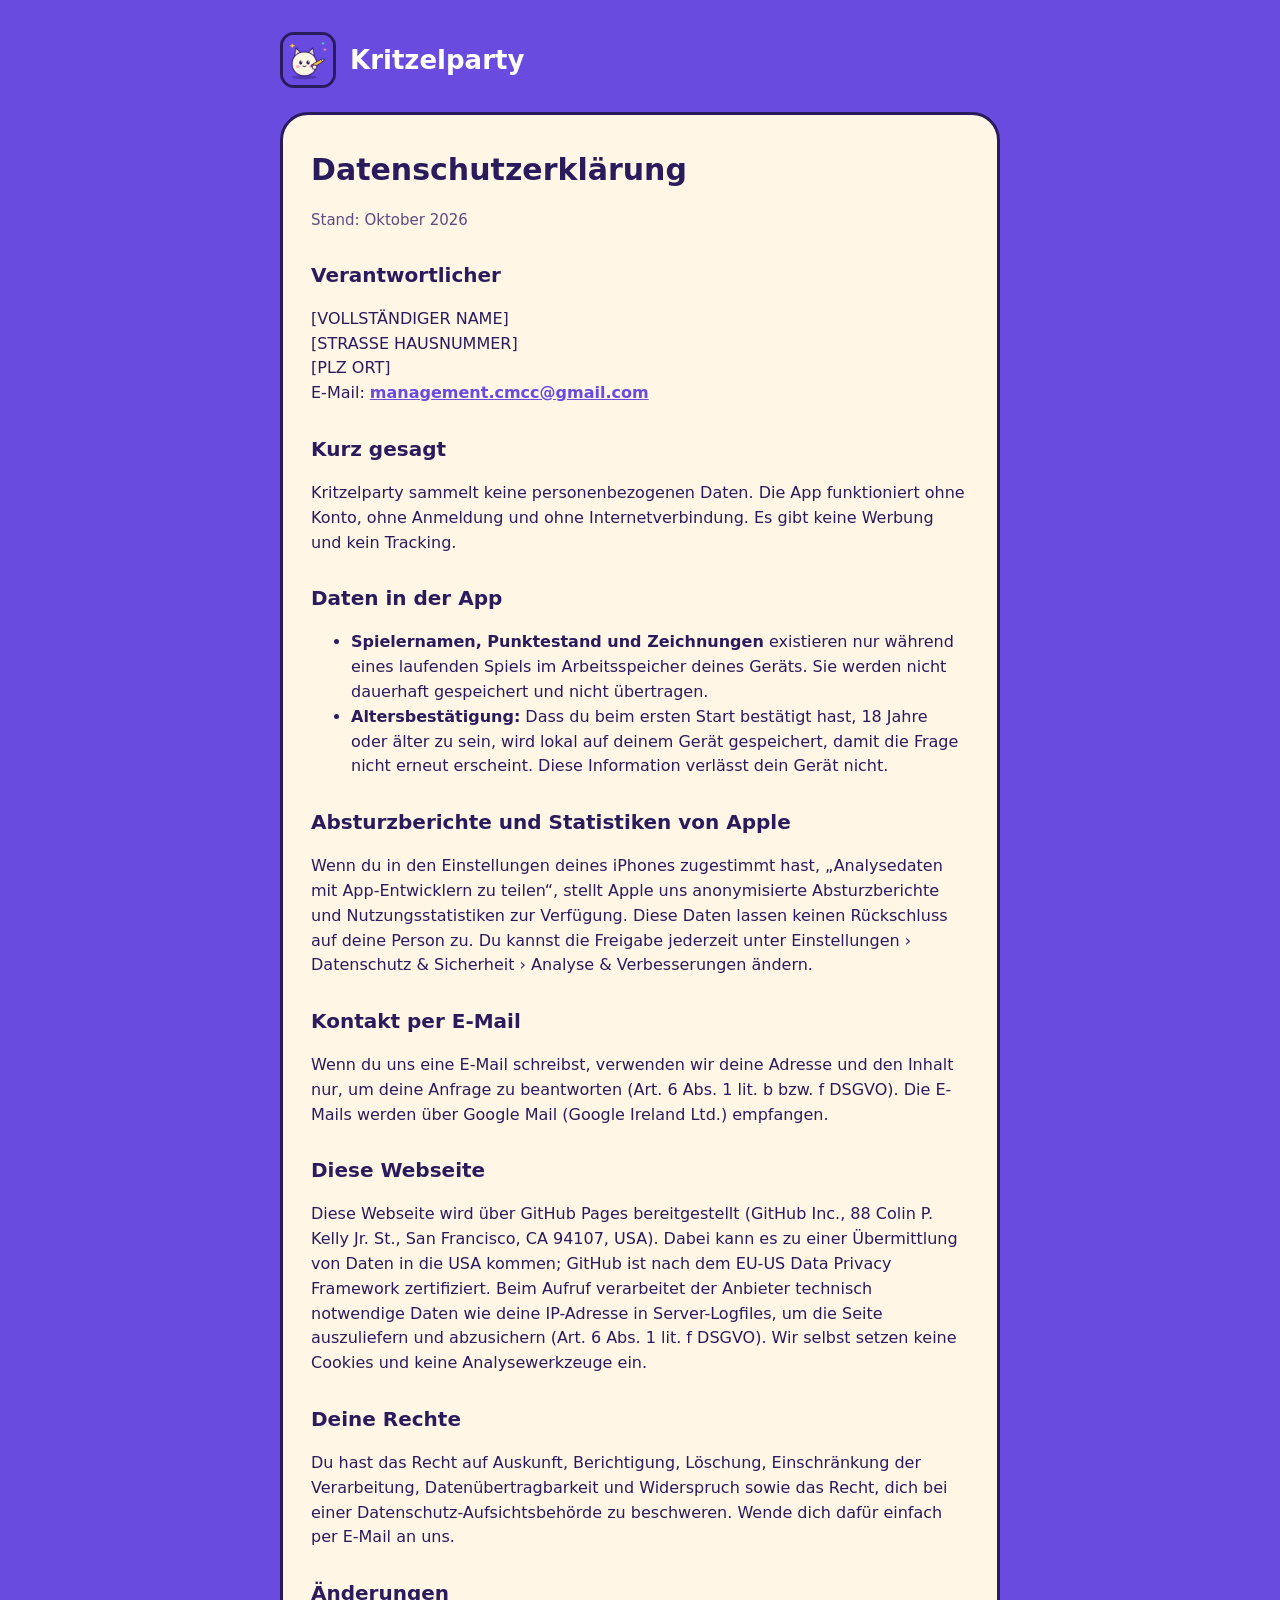
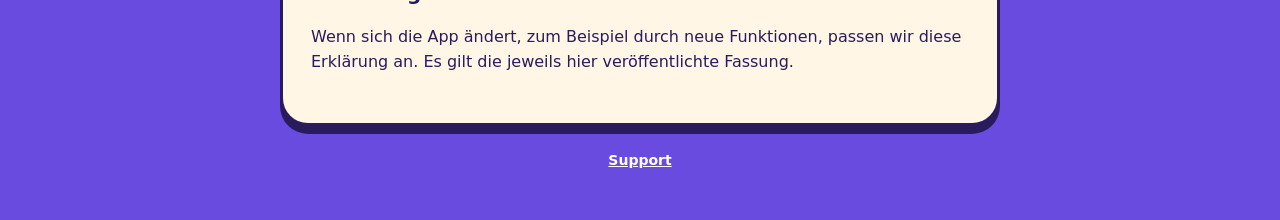
==== datenschutz.html @ f5ccfc8c "V1 Upload" ====
<!doctype html>
<html lang="de">
<head>
  <meta charset="utf-8">
  <meta name="viewport" content="width=device-width, initial-scale=1">
  <title>Kritzelparty – Datenschutz</title>
  <link rel="stylesheet" href="style.css">
</head>
<body>
  <header>
    <img src="icon.png" alt="">
    <a href="index.html">Kritzelparty</a>
  </header>

  <main>
    <h1>Datenschutzerklärung</h1>
    <p class="muted">Stand: Oktober 2026</p>

    <h2>Verantwortlicher</h2>
    <p>
      [VOLLSTÄNDIGER NAME]<br>
      [STRASSE HAUSNUMMER]<br>
      [PLZ ORT]<br>
      E-Mail: <a href="mailto:management.cmcc@gmail.com">management.cmcc@gmail.com</a>
    </p>

    <h2>Kurz gesagt</h2>
    <p>Kritzelparty sammelt keine personenbezogenen Daten. Die App funktioniert ohne Konto, ohne Anmeldung und ohne Internetverbindung. Es gibt keine Werbung und kein Tracking.</p>

    <h2>Daten in der App</h2>
    <ul>
      <li><strong>Spielernamen, Punktestand und Zeichnungen</strong> existieren nur während eines laufenden Spiels im Arbeitsspeicher deines Geräts. Sie werden nicht dauerhaft gespeichert und nicht übertragen.</li>
      <li><strong>Altersbestätigung:</strong> Dass du beim ersten Start bestätigt hast, 18 Jahre oder älter zu sein, wird lokal auf deinem Gerät gespeichert, damit die Frage nicht erneut erscheint. Diese Information verlässt dein Gerät nicht.</li>
    </ul>

    <h2>Absturzberichte und Statistiken von Apple</h2>
    <p>Wenn du in den Einstellungen deines iPhones zugestimmt hast, „Analysedaten mit App-Entwicklern zu teilen“, stellt Apple uns anonymisierte Absturzberichte und Nutzungsstatistiken zur Verfügung. Diese Daten lassen keinen Rückschluss auf deine Person zu. Du kannst die Freigabe jederzeit unter Einstellungen › Datenschutz &amp; Sicherheit › Analyse &amp; Verbesserungen ändern.</p>

    <h2>Kontakt per E-Mail</h2>
    <p>Wenn du uns eine E-Mail schreibst, verwenden wir deine Adresse und den Inhalt nur, um deine Anfrage zu beantworten (Art. 6 Abs. 1 lit. b bzw. f DSGVO). Die E-Mails werden über Google Mail (Google Ireland Ltd.) empfangen.</p>

    <h2>Diese Webseite</h2>
    <p>Diese Webseite wird über GitHub Pages bereitgestellt (GitHub Inc., 88 Colin P. Kelly Jr. St., San Francisco, CA 94107, USA). Dabei kann es zu einer Übermittlung von Daten in die USA kommen; GitHub ist nach dem EU-US Data Privacy Framework zertifiziert. Beim Aufruf verarbeitet der Anbieter technisch notwendige Daten wie deine IP-Adresse in Server-Logfiles, um die Seite auszuliefern und abzusichern (Art. 6 Abs. 1 lit. f DSGVO). Wir selbst setzen keine Cookies und keine Analysewerkzeuge ein.</p>

    <h2>Deine Rechte</h2>
    <p>Du hast das Recht auf Auskunft, Berichtigung, Löschung, Einschränkung der Verarbeitung, Datenübertragbarkeit und Widerspruch sowie das Recht, dich bei einer Datenschutz-Aufsichtsbehörde zu beschweren. Wende dich dafür einfach per E-Mail an uns.</p>

    <h2>Änderungen</h2>
    <p>Wenn sich die App ändert, zum Beispiel durch neue Funktionen, passen wir diese Erklärung an. Es gilt die jeweils hier veröffentlichte Fassung.</p>
  </main>

  <footer>
    <a href="index.html">Support</a>
  </footer>
</body>
</html>
---- style.css ----
:root {
  --ground: #6A4BE0;
  --ink: #2A1B5C;
  --cream: #FFF6E6;
  --yellow: #FFC83D;
  --text: #2A1B5C;
  --muted: #5B4C80;
}

* { box-sizing: border-box; }

body {
  margin: 0;
  background: var(--ground);
  color: var(--text);
  font-family: ui-rounded, "SF Pro Rounded", system-ui, -apple-system, sans-serif;
  line-height: 1.55;
  padding: 32px 16px 48px;
}

main {
  max-width: 720px;
  margin: 0 auto;
  background: var(--cream);
  border: 3px solid var(--ink);
  border-radius: 28px;
  box-shadow: 0 8px 0 var(--ink);
  padding: 32px 28px;
}

header {
  max-width: 720px;
  margin: 0 auto 24px;
  display: flex;
  align-items: center;
  gap: 14px;
  color: #fff;
}

header img { width: 56px; height: 56px; border-radius: 14px; border: 3px solid var(--ink); }
header a { color: #fff; text-decoration: none; font-weight: 800; font-size: 26px; }

h1 { font-size: 30px; margin: 0 0 8px; }
h2 { font-size: 20px; margin: 28px 0 6px; }
p, li { color: var(--text); }
.muted { color: var(--muted); font-size: 15px; }
a { color: var(--ground); font-weight: 700; }

.button {
  display: inline-block;
  margin-top: 8px;
  padding: 14px 22px;
  background: var(--yellow);
  color: var(--ink);
  border: 3px solid var(--ink);
  border-radius: 18px;
  box-shadow: 0 5px 0 var(--ink);
  text-decoration: none;
  font-weight: 800;
}

footer {
  max-width: 720px;
  margin: 24px auto 0;
  color: #E6DEFF;
  font-size: 14px;
  text-align: center;
}
footer a { color: #fff; }
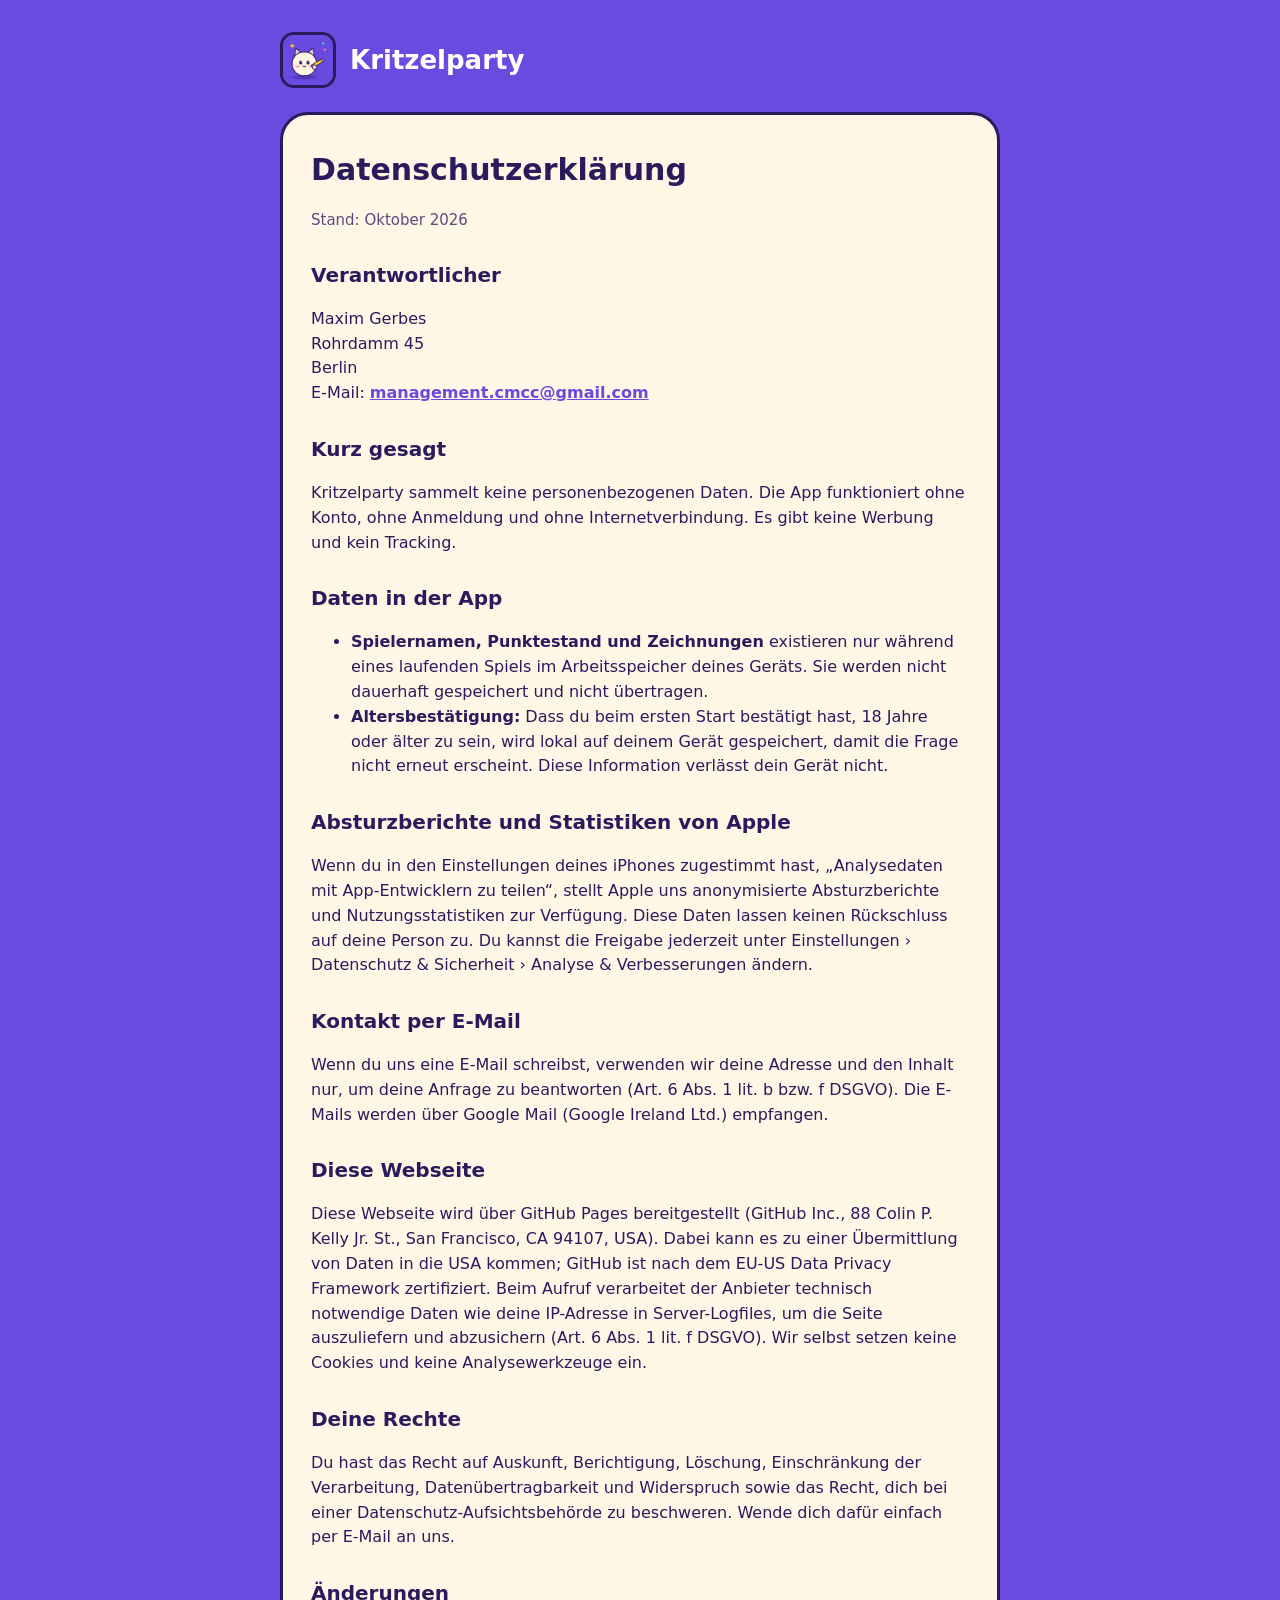
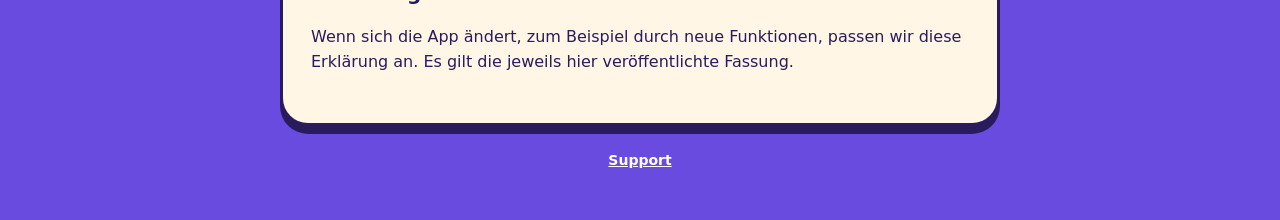
==== commit 953ba6a3: "Update datenschutz.html" ====
--- a/datenschutz.html
+++ b/datenschutz.html
@@ -18,9 +18,9 @@
 
     <h2>Verantwortlicher</h2>
     <p>
-      [VOLLSTÄNDIGER NAME]<br>
-      [STRASSE HAUSNUMMER]<br>
-      [PLZ ORT]<br>
+      Maxim Gerbes<br>
+      Rohrdamm 45<br>
+      Berlin<br>
       E-Mail: <a href="mailto:management.cmcc@gmail.com">management.cmcc@gmail.com</a>
     </p>
 
